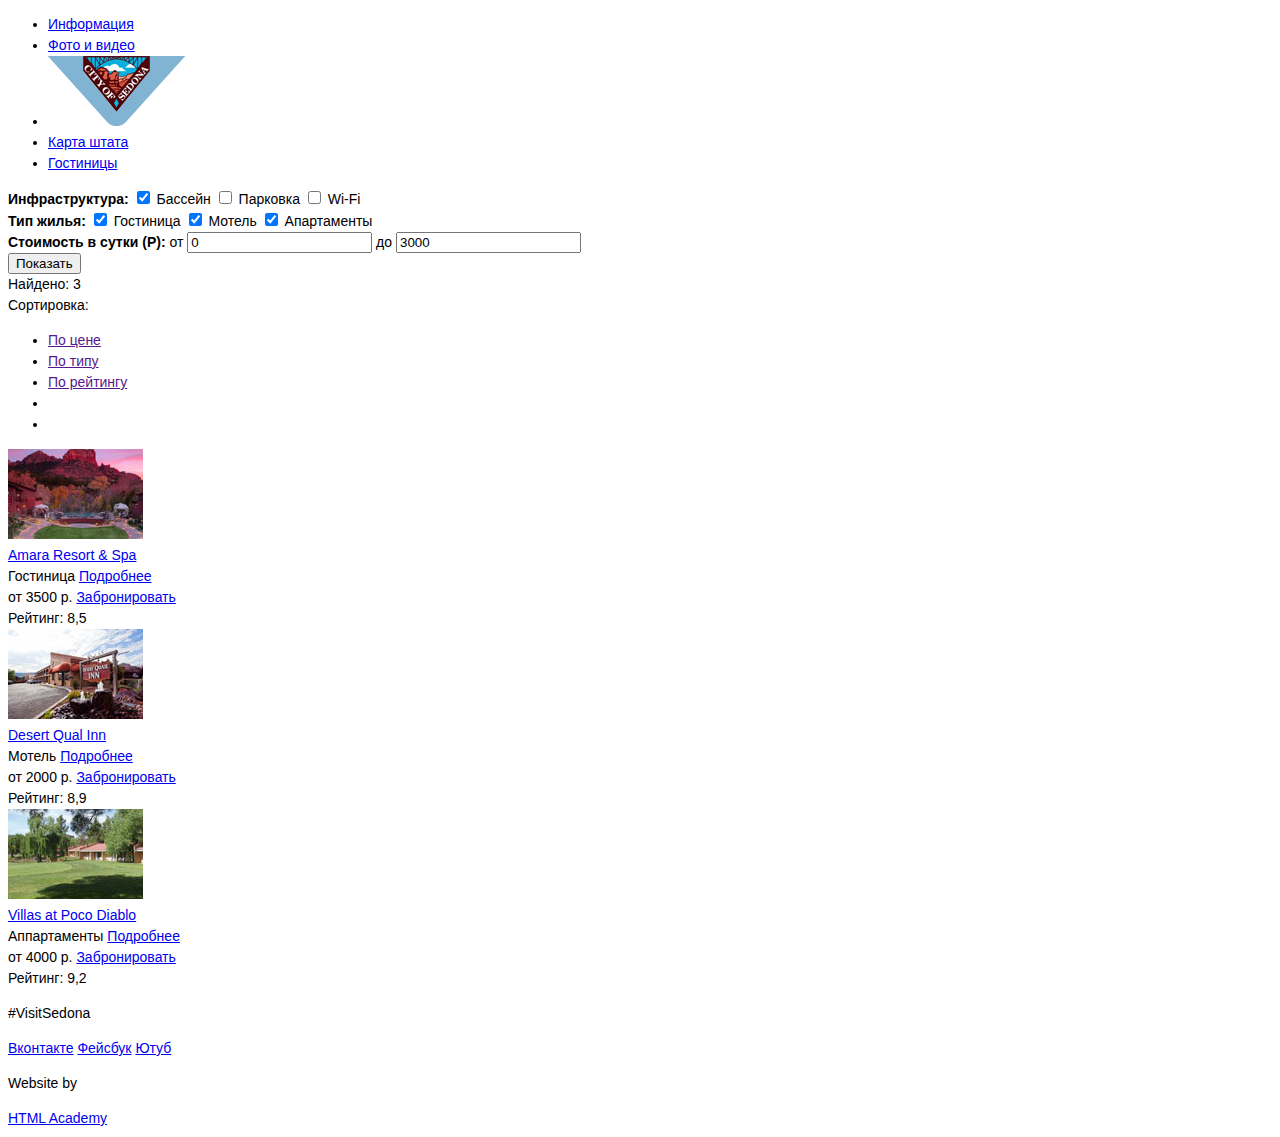
==== hotels.html @ fcf3e9c7 "Правки по замечаниям" ====
<!DOCTYPE html>
<html lang="ru">
  <head>
    <meta charset="utf-8">
    <title>HTML Academy: Седона</title>
	<link rel="stylesheet" href="css/style.css"/>
  </head>
<body>
	<div class="container">
		<header class="main_header">		  
			<nav class="main_navigation">
			  <ul>
				<li>
				  <a href="#">Информация</a>
				</li>
				<li>
				  <a href="#">Фото и видео</a>
				</li>
				<li>
				  <a class="logo" href="#"><img src="img/header_logo.png" width="138" height="70" alt="Sedona"></a>
				</li>
				<li>
				  <a href="#">Карта штата</a>
				</li>
				<li>
				  <a href="#">Гостиницы</a>
				</li>
			  </ul>
			</nav>
		</header>
		<main>
				<form class="filter" action="https://echo.htmlacademy.ru" method="post">
					<div class="filter_group">
						<b class="filter_title">Инфраструктура:</b>
						<input id="pool" type="checkbox" name="pool" checked>
						<label for="pool">Бассейн</label>
						<input id="parking" type="checkbox" name="parking">
						<label  for="parking">Парковка</label>
						<input id="wi_fi" type="checkbox" name="wi_fi" >
						<label  for="wi_fi">Wi-Fi</label>
					</div>
					<div class="filter_group">
						<b class="filter_title">Тип жилья:</b>
						<input id="hotel" type="checkbox" name="hotel" checked>
						<label for="hotel">Гостиница</label>
						<input id="motel" type="checkbox" name="motel" checked>
						<label for="motel">Мотель</label>
						<input id="apartment" type="checkbox" name="apartment" checked>
						<label for="apartment">Апартаменты</label>
					</div>
					<div class="filter_group filter_group_COST">
						<b class="filter_title">Стоимость в сутки (Р):</b>
						<label>от <input class="min_price" type="text" value="0"></label>
						<label>до <input class="max_price" type="text" value="3000"></label>
					</div>
					<div class="range_controls">
						<div class="scale">
							<div class="bar" style="width: 80%;"></div>
						</div>
						<div class="toggle min_toggle">
						</div>
						<div class="toggle max_toggle">
						</div>
					</div>	
					<button class="filter_btn" type="submit">
						Показать
					</button>
				</form>
				<div class="index_content">
					<div class="filter_rezult">Найдено: 3</h1>
					<div class="sorting">
						Сортировка:
						<ul>
							<li><a class="sort_by_price" href="">По цене</a></li>
							<li><a class="sort_by_type" href="">По типу</a></li>
							<li><a class="sort_by_rating" href="">По рейтингу</a></li>
							<li><a href=""></a></li>
							<li><a href=""></a></li>
						</ul>					
					</div>
					<div class="hotel_item">
						<div class="hotel_preview"><img src="img/amara_preview.jpg" width="135" height="90" alt="Amara Resort & Spa"></div>
						<div class="hotel_inform">
							<a class="hotel_name" href="#">Amara Resort & Spa</a>
							<div class="hotel_inform_column">
								Гостиница
								<a class="more_inform_btn" href="#">Подробнее</a>
							</div>
							<div class="hotel_inform_column">
								от 3500 р.
								<a class="to_book_btn" href="#">Забронировать</a>
							</div>
						</div>
						<div class="rating">
							<div class="rating_stars">
							</div>
							Рейтинг: 8,5
						</div>					
					</div>
					<div class="hotel_item">
						<div class="hotel_preview"><img src="img/desert_preview.jpg" width="135" height="90" alt="Amara Resort & Spa"></div>
						<div class="hotel_inform">
							<a class="hotel_name" href="#">Desert Qual Inn</a>
							<div class="hotel_inform_column">
								Мотель
								<a class="more_inform_btn" href="#">Подробнее</a>
							</div>
							<div class="hotel_inform_column">
								от 2000 р.
								<a class="to_book_btn" href="#">Забронировать</a>
							</div>
						</div>
						<div class="rating">
							<div class="rating_stars">
							</div>
							Рейтинг: 8,9
						</div>					
					</div>
					<div class="hotel_item">
						<div class="hotel_preview"><img src="img/villas_preview.jpg" width="135" height="90" alt="Amara Resort & Spa"></div>
						<div class="hotel_inform">
							<a class="hotel_name" href="#">Villas at Poco Diablo</a>
							<div class="hotel_inform_column">
								Аппартаменты
								<a class="more_inform_btn" href="#">Подробнее</a>
							</div>
							<div class="hotel_inform_column">
								от 4000 р.
								<a class="to_book_btn" href="#">Забронировать</a>
							</div>
						</div>
						<div class="rating">
							<div class="rating_stars">
							</div>
							Рейтинг: 9,2
						</div>					
					</div>
				</div>
				
			</div>
		</main>
		<footer class="footer">
			<div class="container">
				<div class="footer_sedona">
					<p>#VisitSedona</p>			
				</div>
				<div class="footer_social">
					<a class="btn btn_social_vk" href="#">Вконтакте</a>
					<a class="btn btn_social_fb" href="#">Фейсбук</a>
					<a class="btn btn_social_youtube" href="#">Ютуб</a>
				</div>
				<div class="footer_copyright">
					<p>Website by</p>
					<a class="btn " href="https://htmlacademy.ru">HTML Academy</a>
				</div>
			</div>
		</footer>
	</div>

  </body>
</html>
---- css/style.css ----
body{
	font-family: "PT Sans Narrow", Arial, sans-serif;; 
	font-style: normal;
	font-weight: normal;
	font-size: 14px;
	line-height: 21px;
}

h1{
	font-weight: bold;
	font-size: 21px;
	line-height: 26px;
}

h2{
	font-weight: bold;
	font-size: 21px;
	line-height: 21px;
}
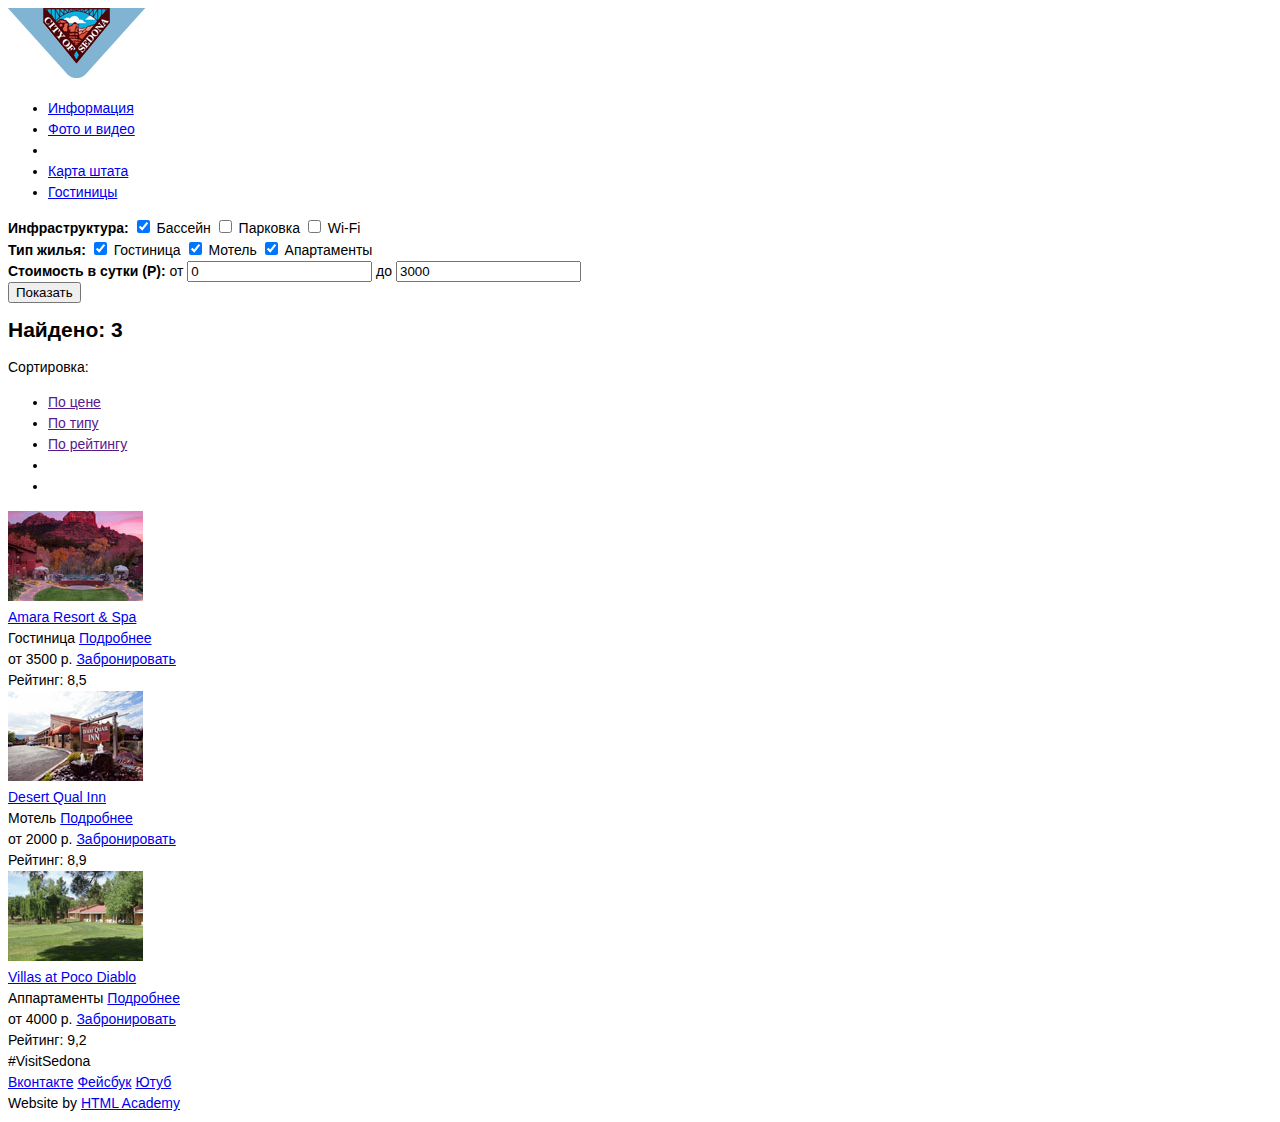
==== commit e8cad4a1: "Правки" ====
--- a/hotels.html
+++ b/hotels.html
@@ -7,7 +7,10 @@
   </head>
 <body>
 	<div class="container">
-		<header class="main_header">		  
+		<header class="main_header">	
+			<div class="main_logo">
+				<a href="#"><img src="img/header_logo.png" width="138" height="70" alt="Sedona"></a>
+			</div>
 			<nav class="main_navigation">
 			  <ul>
 				<li>
@@ -17,7 +20,7 @@
 				  <a href="#">Фото и видео</a>
 				</li>
 				<li>
-				  <a class="logo" href="#"><img src="img/header_logo.png" width="138" height="70" alt="Sedona"></a>
+				  
 				</li>
 				<li>
 				  <a href="#">Карта штата</a>
@@ -48,7 +51,7 @@
 						<input id="apartment" type="checkbox" name="apartment" checked>
 						<label for="apartment">Апартаменты</label>
 					</div>
-					<div class="filter_group filter_group_COST">
+					<div class="filter_group filter_group_cost">
 						<b class="filter_title">Стоимость в сутки (Р):</b>
 						<label>от <input class="min_price" type="text" value="0"></label>
 						<label>до <input class="max_price" type="text" value="3000"></label>
@@ -66,93 +69,89 @@
 						Показать
 					</button>
 				</form>
-				<div class="index_content">
-					<div class="filter_rezult">Найдено: 3</h1>
-					<div class="sorting">
+				<div class="hotel_sorting">
+					<h1>Найдено: 3</h1>
+					<span class="sorting">
 						Сортировка:
-						<ul>
-							<li><a class="sort_by_price" href="">По цене</a></li>
-							<li><a class="sort_by_type" href="">По типу</a></li>
-							<li><a class="sort_by_rating" href="">По рейтингу</a></li>
-							<li><a href=""></a></li>
-							<li><a href=""></a></li>
-						</ul>					
+					</span>
+					<ul>
+						<li><a class="sort_by" href="">По цене</a></li>
+						<li><a class="sort_by" href="">По типу</a></li>
+						<li><a class="sort_by" href="">По рейтингу</a></li>
+						<li><a class="sorting_arrows arrow_up" href=""></a></li>
+						<li><a class="sorting_arrows arrow_down" href=""></a></li>
+					</ul>
+				</div>
+				<div class="hotel_item">
+					<div class="hotel_preview"><img src="img/amara_preview.jpg" width="135" height="90" alt="Amara Resort & Spa"></div>
+					<div class="hotel_inform">
+						<a class="hotel_name" href="#">Amara Resort & Spa</a>
+						<div class="hotel_inform_column">
+							Гостиница
+							<a class="more_inform_btn" href="#">Подробнее</a>
+						</div>
+						<div class="hotel_inform_column">
+							от 3500 р.
+							<a class="to_book_btn" href="#">Забронировать</a>
+						</div>
 					</div>
-					<div class="hotel_item">
-						<div class="hotel_preview"><img src="img/amara_preview.jpg" width="135" height="90" alt="Amara Resort & Spa"></div>
-						<div class="hotel_inform">
-							<a class="hotel_name" href="#">Amara Resort & Spa</a>
-							<div class="hotel_inform_column">
-								Гостиница
-								<a class="more_inform_btn" href="#">Подробнее</a>
-							</div>
-							<div class="hotel_inform_column">
-								от 3500 р.
-								<a class="to_book_btn" href="#">Забронировать</a>
-							</div>
+					<div class="rating">
+						<div class="rating_stars">
 						</div>
-						<div class="rating">
-							<div class="rating_stars">
-							</div>
-							Рейтинг: 8,5
-						</div>					
+						Рейтинг: 8,5
+					</div>					
+				</div>
+				<div class="hotel_item">
+					<div class="hotel_preview"><img src="img/desert_preview.jpg" width="135" height="90" alt="Amara Resort & Spa"></div>
+					<div class="hotel_inform">
+						<a class="hotel_name" href="#">Desert Qual Inn</a>
+						<div class="hotel_inform_column">
+							Мотель
+							<a class="more_inform_btn" href="#">Подробнее</a>
+						</div>
+						<div class="hotel_inform_column">
+							от 2000 р.
+							<a class="to_book_btn" href="#">Забронировать</a>
+						</div>
 					</div>
-					<div class="hotel_item">
-						<div class="hotel_preview"><img src="img/desert_preview.jpg" width="135" height="90" alt="Amara Resort & Spa"></div>
-						<div class="hotel_inform">
-							<a class="hotel_name" href="#">Desert Qual Inn</a>
-							<div class="hotel_inform_column">
-								Мотель
-								<a class="more_inform_btn" href="#">Подробнее</a>
-							</div>
-							<div class="hotel_inform_column">
-								от 2000 р.
-								<a class="to_book_btn" href="#">Забронировать</a>
-							</div>
+					<div class="rating">
+						<div class="rating_stars">
+					</div>
+					Рейтинг: 8,9
+					</div>					
+				</div>
+				<div class="hotel_item">
+					<div class="hotel_preview"><img src="img/villas_preview.jpg" width="135" height="90" alt="Amara Resort & Spa"></div>
+					<div class="hotel_inform">
+						<a class="hotel_name" href="#">Villas at Poco Diablo</a>
+						<div class="hotel_inform_column">
+							Аппартаменты
+							<a class="more_inform_btn" href="#">Подробнее</a>
 						</div>
-						<div class="rating">
-							<div class="rating_stars">
-							</div>
-							Рейтинг: 8,9
-						</div>					
+						<div class="hotel_inform_column">
+							от 4000 р.
+							<a class="to_book_btn" href="#">Забронировать</a>
+						</div>
 					</div>
-					<div class="hotel_item">
-						<div class="hotel_preview"><img src="img/villas_preview.jpg" width="135" height="90" alt="Amara Resort & Spa"></div>
-						<div class="hotel_inform">
-							<a class="hotel_name" href="#">Villas at Poco Diablo</a>
-							<div class="hotel_inform_column">
-								Аппартаменты
-								<a class="more_inform_btn" href="#">Подробнее</a>
-							</div>
-							<div class="hotel_inform_column">
-								от 4000 р.
-								<a class="to_book_btn" href="#">Забронировать</a>
-							</div>
+					<div class="rating">
+						<div class="rating_stars">
 						</div>
-						<div class="rating">
-							<div class="rating_stars">
-							</div>
-							Рейтинг: 9,2
-						</div>					
-					</div>
-				</div>
-				
-			</div>
+						Рейтинг: 9,2
+					</div>					
+				</div>			
 		</main>
 		<footer class="footer">
-			<div class="container">
-				<div class="footer_sedona">
-					<p>#VisitSedona</p>			
-				</div>
-				<div class="footer_social">
-					<a class="btn btn_social_vk" href="#">Вконтакте</a>
-					<a class="btn btn_social_fb" href="#">Фейсбук</a>
-					<a class="btn btn_social_youtube" href="#">Ютуб</a>
-				</div>
-				<div class="footer_copyright">
-					<p>Website by</p>
-					<a class="btn " href="https://htmlacademy.ru">HTML Academy</a>
-				</div>
+			<div class="footer_sedona">
+				#VisitSedona			
+			</div>
+			<div class="footer_social">
+				<a class="btn btn_social_vk" href="#">Вконтакте</a>
+				<a class="btn btn_social_fb" href="#">Фейсбук</a>
+				<a class="btn btn_social_youtube" href="#">Ютуб</a>
+			</div>
+			<div class="footer_copyright">
+				Website by
+				<a class="btn " href="https://htmlacademy.ru">HTML Academy</a>
 			</div>
 		</footer>
 	</div>
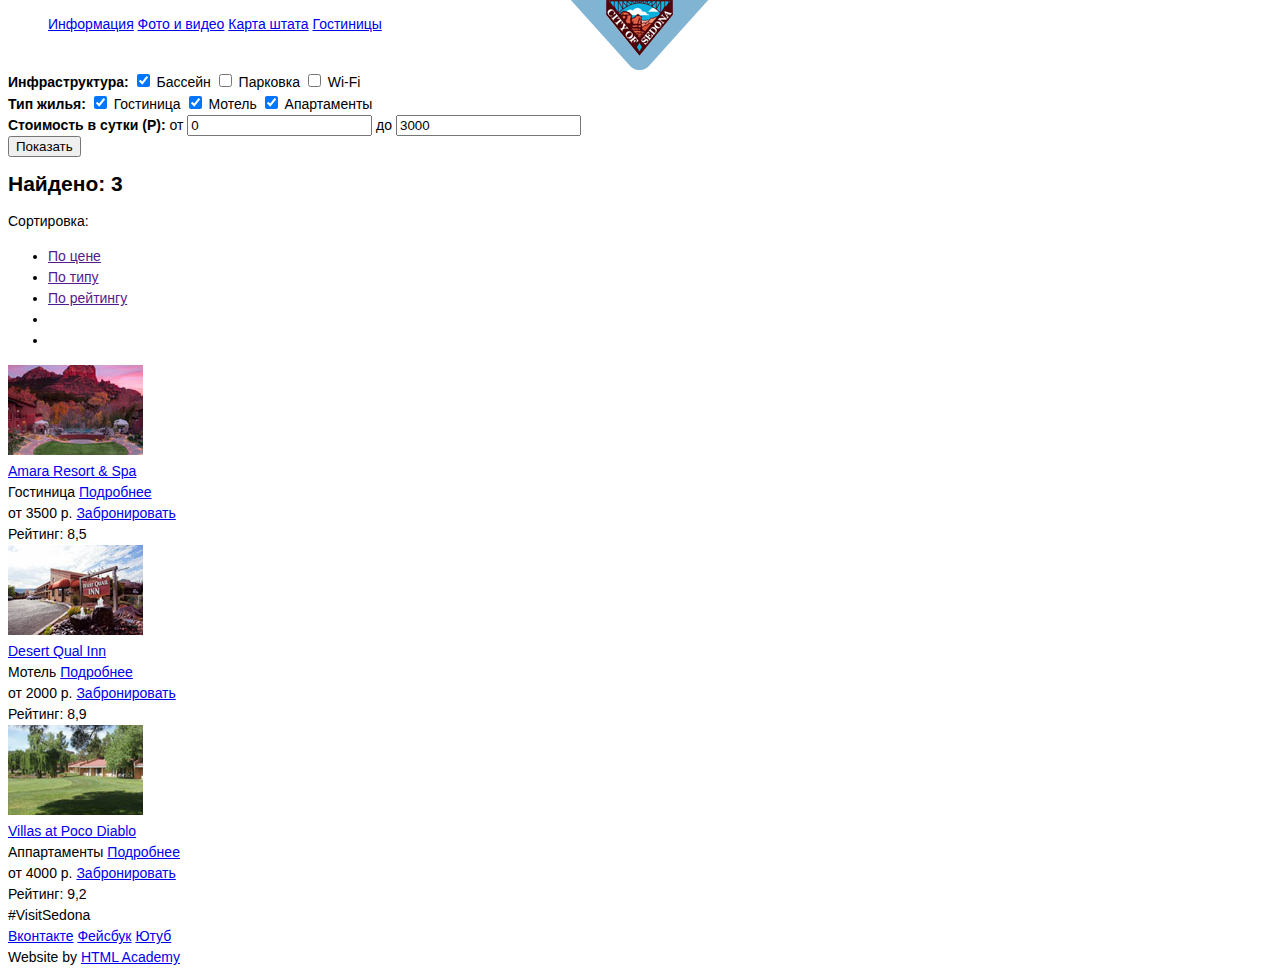
==== commit 62a20c6b: "Правки" ====
--- a/hotels.html
+++ b/hotels.html
@@ -18,9 +18,6 @@
 				</li>
 				<li>
 				  <a href="#">Фото и видео</a>
-				</li>
-				<li>
-				  
 				</li>
 				<li>
 				  <a href="#">Карта штата</a>
--- a/css/style.css
+++ b/css/style.css
@@ -4,6 +4,7 @@
 	font-weight: normal;
 	font-size: 14px;
 	line-height: 21px;
+	max-width: 1200px;
 }
 
 h1{
@@ -16,4 +17,76 @@
 	font-weight: bold;
 	font-size: 21px;
 	line-height: 21px;
+}
+
+.clearfix::after {
+  content: "";
+
+  display: table;
+  clear: both;
+}
+
+.container{
+	width: 100%;
+	margin: 0 auto;
+}
+
+.main_header{
+	display: block;
+	min-height: 57px;
+}
+
+.main_navigation{
+	display: block;
+	min-height: 57px;
+	width: 100%;
+}
+
+.main_navigation li{
+	display: inline;
+	width: 20%;
+	white-space: nowrap;
+}
+
+.main_navigation .li:nth-child(2){
+	margin-right: 20%;	
+}
+
+.main_logo{
+	position: absolute;
+	top: 0;
+	left: 50%;
+	transform: translateX(-50%);
+}
+
+.promo{
+	position: relative;
+	display: inline-block;
+	
+	background: #000000 url("img/main_photo.jpg") no-repeat 50%;
+	background-size: 100% auto;
+}
+
+.promo img{
+	position: absolute;
+	top: 0;
+	left: 0;
+	transform: translateX(-50%);
+}
+
+.promo_text{
+	text-align: center;
+}
+
+.features{
+}
+
+.features_text, .benefits_item{
+	float: left;
+	width: 33.334%;
+}
+
+.features_pic{
+	float: left;
+	width: 66.667%;
 }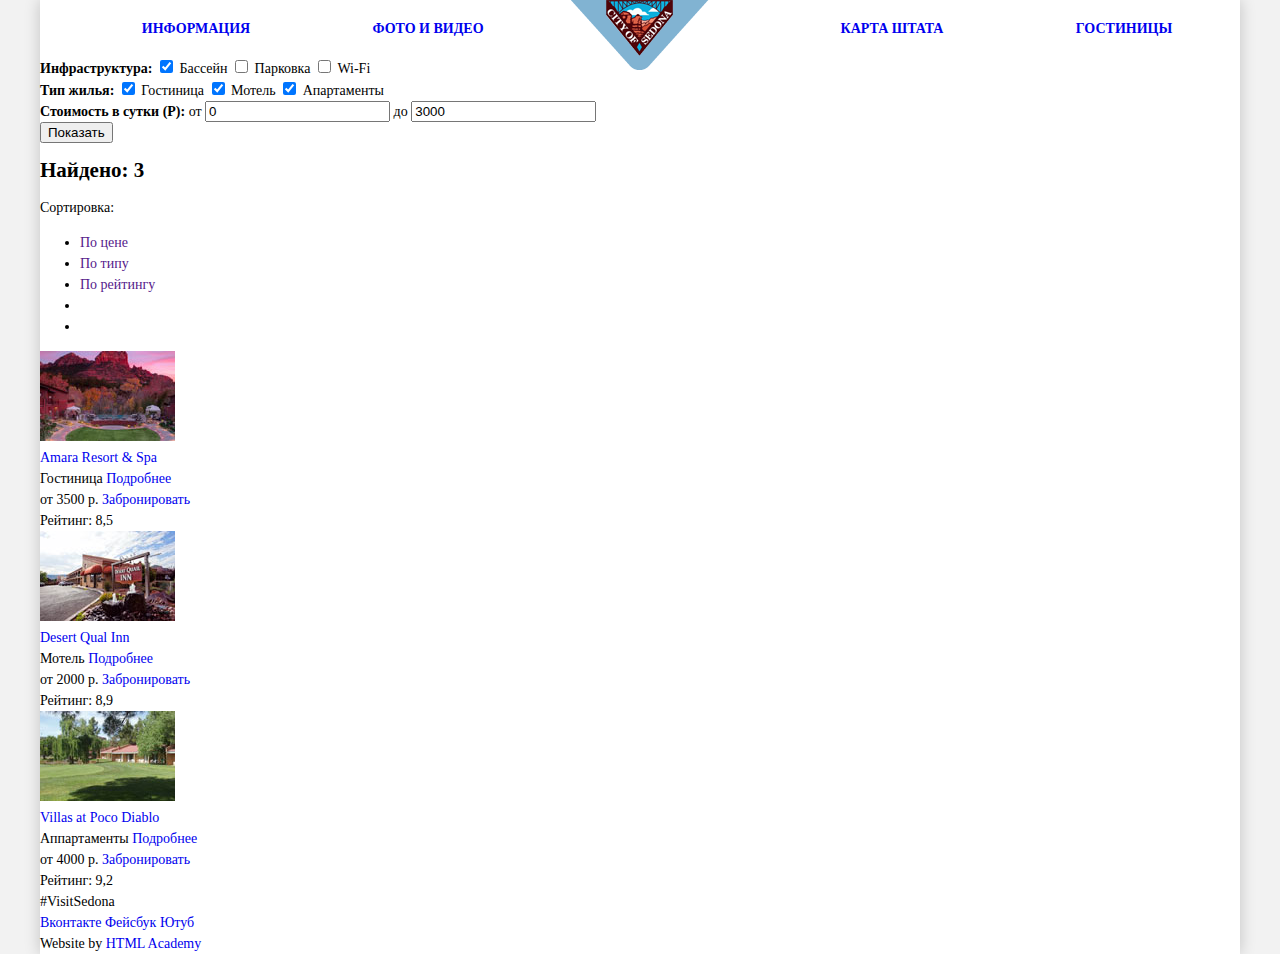
==== commit fdee18b5: "Changes" ====
--- a/hotels.html
+++ b/hotels.html
@@ -79,7 +79,7 @@
 						<li><a class="sorting_arrows arrow_down" href=""></a></li>
 					</ul>
 				</div>
-				<div class="hotel_item">
+				<div class="hotel_item clearfix">
 					<div class="hotel_preview"><img src="img/amara_preview.jpg" width="135" height="90" alt="Amara Resort & Spa"></div>
 					<div class="hotel_inform">
 						<a class="hotel_name" href="#">Amara Resort & Spa</a>
--- a/css/style.css
+++ b/css/style.css
@@ -1,10 +1,19 @@
 body{
-	font-family: "PT Sans Narrow", Arial, sans-serif;; 
-	font-style: normal;
+	margin: 0;
+	padding: 0;
 	font-weight: normal;
 	font-size: 14px;
 	line-height: 21px;
-	max-width: 1200px;
+	background: #f2f2f2;
+	
+}
+
+@font-face {
+    font-family: "PT Sans", Arial, sans-serif;
+    src: 
+		url("../fonts/ptsans.woff") format("woff"),
+		url("../fonts/ptsans.woff2") format("woff2");
+	font-weight: 500;
 }
 
 h1{
@@ -19,36 +28,62 @@
 	line-height: 21px;
 }
 
+a{
+	text-decoration: none;
+}
+
 .clearfix::after {
-  content: "";
-
-  display: table;
-  clear: both;
+	content: "";
+	display: table;
+	clear: both;
 }
 
 .container{
-	width: 100%;
 	margin: 0 auto;
+	min-width: 768px;
+	max-width: 1200px;
+	background: #ffffff;
+	box-shadow: 0 0 15px rgba(0,0,0,.2);
 }
 
 .main_header{
-	display: block;
+	position: relative;
+	margin: 0;
+	padding: 0;
 	min-height: 57px;
 }
 
 .main_navigation{
-	display: block;
 	min-height: 57px;
 	width: 100%;
 }
 
-.main_navigation li{
-	display: inline;
-	width: 20%;
-	white-space: nowrap;
+.main_navigation ul{
+	margin: 0;
+	font-size:0;
 }
 
-.main_navigation .li:nth-child(2){
+.main_navigation li{
+	display: inline-block;
+	width: 20%;
+	padding: 18px 0;
+	white-space: nowrap;
+	font-size: 14px;
+	font-weight: bold;
+	text-transform: uppercase;
+	text-align: center;
+	color: #fff;
+}
+
+.main_navigation a:hover{
+	color: #81b3d2;
+}
+
+.main_navigation a:active{
+	color: #b2b2b2;
+}
+
+.main_navigation li:nth-child(2){
 	margin-right: 20%;	
 }
 
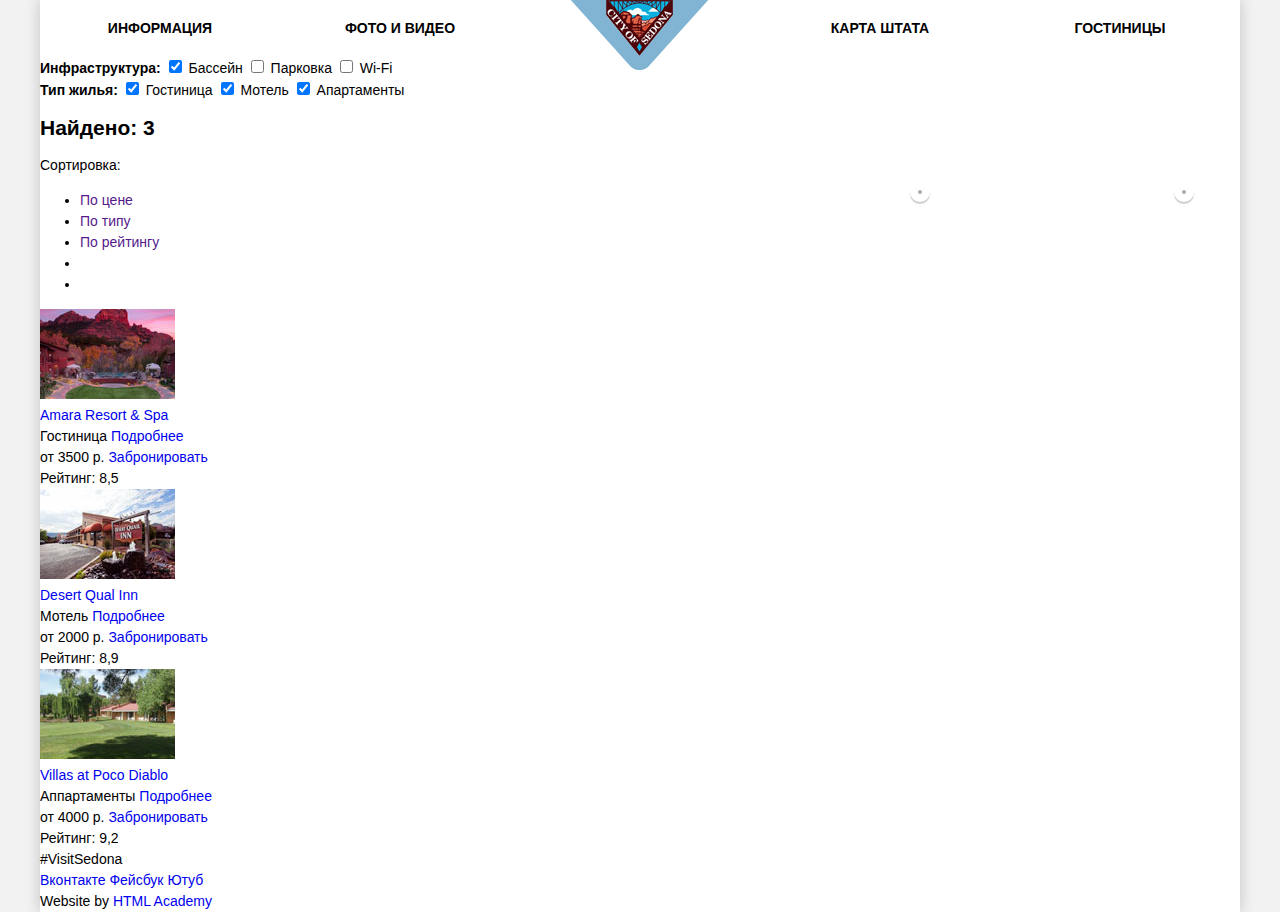
==== commit 8744e8fa: "Правки" ====
--- a/hotels.html
+++ b/hotels.html
@@ -48,23 +48,23 @@
 						<input id="apartment" type="checkbox" name="apartment" checked>
 						<label for="apartment">Апартаменты</label>
 					</div>
-					<div class="filter_group filter_group_cost">
-						<b class="filter_title">Стоимость в сутки (Р):</b>
-						<label>от <input class="min_price" type="text" value="0"></label>
-						<label>до <input class="max_price" type="text" value="3000"></label>
+					<div class="filter_range">
+						<div class="filter_range_title">
+							Стоимость в сутки (р):
+						</div>
+						<div class="price_controls">
+							<label class="min_price">от <input type="text" name="min_price" value="0"></label>
+							<label class="max_price">до <input type="text" name="max_price" value="3000"></label>
+						</div>
+						<div class="range_controls">
+							<div class="scale">
+							  <div class="bar"></div>
+							</div>
+							<div class="range_toggle range_toggle_min"></div>
+							<div class="range_toggle range_toggle_max"></div>
+						</div>
+						<button class="btn_transparent" type="submit">Показать</button>
 					</div>
-					<div class="range_controls">
-						<div class="scale">
-							<div class="bar" style="width: 80%;"></div>
-						</div>
-						<div class="toggle min_toggle">
-						</div>
-						<div class="toggle max_toggle">
-						</div>
-					</div>	
-					<button class="filter_btn" type="submit">
-						Показать
-					</button>
 				</form>
 				<div class="hotel_sorting">
 					<h1>Найдено: 3</h1>
--- a/css/style.css
+++ b/css/style.css
@@ -1,19 +1,11 @@
 body{
 	margin: 0;
 	padding: 0;
+	font-family: "PT Sans", Arial, sans-serif;
 	font-weight: normal;
 	font-size: 14px;
 	line-height: 21px;
-	background: #f2f2f2;
-	
-}
-
-@font-face {
-    font-family: "PT Sans", Arial, sans-serif;
-    src: 
-		url("../fonts/ptsans.woff") format("woff"),
-		url("../fonts/ptsans.woff2") format("woff2");
-	font-weight: 500;
+	background: #f2f2f2;	
 }
 
 h1{
@@ -46,20 +38,9 @@
 	box-shadow: 0 0 15px rgba(0,0,0,.2);
 }
 
-.main_header{
-	position: relative;
+.main_navigation ul{
 	margin: 0;
 	padding: 0;
-	min-height: 57px;
-}
-
-.main_navigation{
-	min-height: 57px;
-	width: 100%;
-}
-
-.main_navigation ul{
-	margin: 0;
 	font-size:0;
 }
 
@@ -72,7 +53,10 @@
 	font-weight: bold;
 	text-transform: uppercase;
 	text-align: center;
-	color: #fff;
+}
+
+.main_navigation a{
+	color: #000000;
 }
 
 .main_navigation a:hover{
@@ -92,36 +76,325 @@
 	top: 0;
 	left: 50%;
 	transform: translateX(-50%);
+	z-index: 2;
 }
 
 .promo{
-	position: relative;
-	display: inline-block;
-	
-	background: #000000 url("img/main_photo.jpg") no-repeat 50%;
+	background: #e4f1f9 url("../img/main_photo.jpg") no-repeat 50%;
+	height: 635px;
 	background-size: 100% auto;
-}
-
-.promo img{
-	position: absolute;
-	top: 0;
-	left: 0;
+	overflow: hidden;
+}
+
+.promo img{	
+	/*position: absolute;
+	top: 77px;
+	left: 50%;
 	transform: translateX(-50%);
-}
-
+	*/
+	display: block;
+	margin: auto;
+	padding-top: 77px;
+}
 .promo_text{
-	text-align: center;
+	height: 210px;
+	text-align: center;
+	text-transform: uppercase;
+	box-sizing: border-box;
+	overflow: hidden;
+}
+
+.promo_text h1{
+	width: 440px;
+	margin: 60px auto 0;
+}
+
+.promo_text p{
+	margin: 20px auto 60px;
+	font-size: 14px;
+	line-height: 24px;
 }
 
 .features{
-}
-
-.features_text, .benefits_item{
+	height: 255px;
+	background-color: #81b3d2;
+	overflow: hidden;
+}
+
+.features_text{
 	float: left;
 	width: 33.334%;
+	color: #ffffff;
+	text-align: center;
+	text-transform: uppercase;
+	
+}
+
+.features_text h2{
+	width: 150px;
+	padding: 40px 120px 0 120px;
+}
+
+.features_text p{	 
+	padding: 0 49px;
 }
 
 .features_pic{
 	float: left;
 	width: 66.667%;
+	height: 255px;
+	
+}
+
+.benefits{
+	height: 330px;
+	overflow: hidden;
+}
+
+.benefits_item{
+	float: left;
+	width: 33.334%;
+	text-align: center;
+	text-transform: uppercase;
+}
+
+.benefits_item h2{
+	padding: 50px 160px 0;
+}
+
+.benefits_item p{
+	padding: 0 55px;
+}
+
+.benefits_house:before{
+	content: "";
+    display: block;
+	margin-bottom: 30px;
+	width: 75px;
+    height: 72px;
+	vertical-align: top;
+    background: url(../img/spritesheet.png) no-repeat;    
+    background-position: -464px -5px;
+}
+
+.benefits_food:before{
+	content: "";
+    display: block;
+	margin-bottom: 30px;	
+    width: 74px;
+    height: 70px;
+	vertical-align: middle;
+    background: url(../img/spritesheet.png) no-repeat;
+    background-position: -380px -5px;
+}
+
+.benefits_souvenir:before{
+	content: "";
+    display: block;
+	margin: 0 20px 30px;	
+    width: 75px;
+    height: 76px;
+	vertical-align: middle;
+    background: url(../img/spritesheet.png) no-repeat;
+    background-position: -918px -5px;
+}
+
+.features_gray_bgr{
+	height: 255px;
+	background-color: #eeeeee;
+	overflow: hidden;
+}
+
+.features_gray_bgr_text{
+	float: left;
+	width: 33.334%;
+	color: #0000000;
+	text-align: center;
+	text-transform: uppercase;
+	padding-bottom: 88px;
+}
+
+.features_gray_bgr_text h2{
+	padding: 30px 120px 0 ;
+}
+
+.features_gray_bgr_text p{
+	padding: 0 70px;
+}
+
+.offer{	
+	height: 300px;
+	padding: 60px;
+	text-align: center;
+	text-transform: uppercase;
+	box-sizing: border-box;
+}
+
+.offer .offer_title{
+	margin-top: 60px;
+	font-weight: bold;
+	font-size: 30px;
+	line-height: 24px;
+}
+
+.offer p{
+	width: 440px;
+	margin: 40px auto 50px;
+	font-size: 14px;
+	line-height: 24px;
+}
+
+.offer .find_hotel_btn{
+	display: block;
+	background: #766357;
+	color: #ffffff;
+	width: 570px;
+	margin: 50px auto 0;
+	padding: 30px;
+	text-align: center;
+	font-weight: bold;
+	font-size: 21px;
+	line-height: 26px;
+	box-sizing: border-box;
+}
+
+.form_search{
+	
+}
+
+.index_map{	
+	background: #cbdda9 url("../img/map.jpg") no-repeat 50%;
+	height: 470px;
+	background-size: 100% auto;
+	overflow: hidden;
+}
+
+.filter_range {
+	float: right;
+	width: 330px;
+	color: #ffffff;
+	text-transform: uppercase;
+}
+
+.filter_range_title {
+	margin-bottom: 9px;
+	font-weight: 600;
+	font-size: 16px;
+	line-height: 21px;
+}
+
+.price_controls {
+	position: relative;  
+	height: 36px;
+	margin-bottom: 20px;
+	font-size: 0;
+	border: 2px solid #ffffff;
+	border-radius: 2px;
+}
+
+.price_controls::after {
+	content: "";
+	position: absolute;
+	top: 50%;
+	left: 50%;
+
+	width: 2px;
+	height: 22px;
+
+	background: #ffffff;
+	transform: translate(-50%, -50%);
+}
+
+.price_controls label {
+	display: inline-block;
+
+	font-size: 14px;
+	line-height: 38px;
+	vertical-align: top;
+
+	cursor: pointer;
+}
+
+.price_controls .min_price,
+.price_controls .max_price {
+	width: 90px;
+	padding-left: 65px;
+}
+
+.price_controls input {
+	width: 50px;
+	margin: 0;
+
+	color: inherit;
+	font: inherit;
+
+	background: none;
+	border: none;
+}
+
+.range_controls {
+	position: relative;
+
+	margin-bottom: 32px;
+}
+
+.range_controls .scale {
+	height: 2px;
+
+	background: rgba(255, 255, 255, 0.3);
+}
+
+.range_controls .bar {
+	width: 80%;
+	height: 2px;
+
+	background: #ffffff;
+}
+
+.range_toggle {
+	position: absolute;
+	top: -9px;
+
+	width: 4px;
+	height: 4px;
+
+	background: #ababab;
+	border: 8px solid #ffffff;
+	border-radius: 50%;
+	box-shadow: 0 2px 1px 0 rgba(0, 1, 1, 0.2);
+	cursor: pointer;
+}
+
+.range_toggle:hover {
+	background: #1c4f80;
+}
+
+.range_toggle_min {
+	left: 0;
+}
+
+.range_toggle_max {
+	left: 80%;
+}
+
+.btn_transparent {
+	display: block;
+	margin: 0 auto;
+	padding: 6px 35px;
+
+	font-size: 14px;
+	line-height: 20px;
+	color: #ffffff;
+	text-transform: uppercase;
+
+	background: transparent;
+	border: 2px solid #ffffff;
+	border-radius: 2px;
+	cursor: pointer;
+}
+
+.btn_transparent:hover {
+	color: #000000;
+
+	background: #ffffff;
 }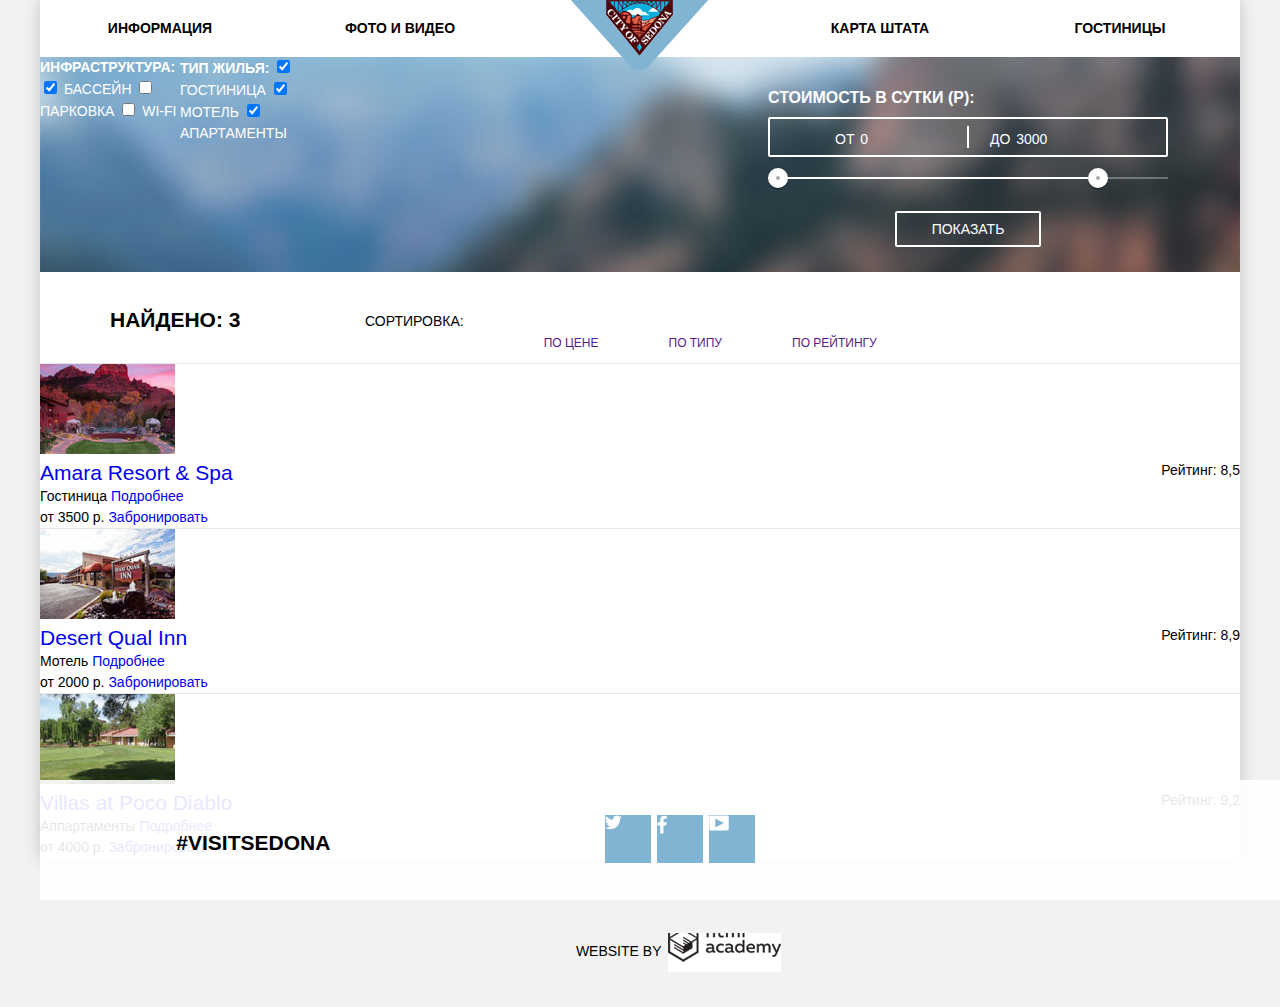
==== commit 0a94ae86: "Hotels" ====
--- a/hotels.html
+++ b/hotels.html
@@ -2,7 +2,7 @@
 <html lang="ru">
   <head>
     <meta charset="utf-8">
-    <title>HTML Academy: Седона</title>
+    <title>Hotels Sedona</title>
 	<link rel="stylesheet" href="css/style.css"/>
   </head>
 <body>
@@ -29,7 +29,7 @@
 			</nav>
 		</header>
 		<main>
-				<form class="filter" action="https://echo.htmlacademy.ru" method="post">
+				<form class="filter clearfix" action="https://echo.htmlacademy.ru" method="post">
 					<div class="filter_group">
 						<b class="filter_title">Инфраструктура:</b>
 						<input id="pool" type="checkbox" name="pool" checked>
@@ -66,7 +66,7 @@
 						<button class="btn_transparent" type="submit">Показать</button>
 					</div>
 				</form>
-				<div class="hotel_sorting">
+				<div class="hotel_sorting clearfix">
 					<h1>Найдено: 3</h1>
 					<span class="sorting">
 						Сортировка:
@@ -137,19 +137,21 @@
 					</div>					
 				</div>			
 		</main>
-		<footer class="footer">
-			<div class="footer_sedona">
-				#VisitSedona			
+		<footer class="">
+		<div class="footer_info">
+			<div class="main_footer_sedona">
+				#VisitSedona	
 			</div>
-			<div class="footer_social">
-				<a class="btn btn_social_vk" href="#">Вконтакте</a>
+			<div class="main_footer_social">
+				<a class="btn btn_social_tw" href="#">Вконтакте</a>
 				<a class="btn btn_social_fb" href="#">Фейсбук</a>
 				<a class="btn btn_social_youtube" href="#">Ютуб</a>
 			</div>
-			<div class="footer_copyright">
+			<div class="main_footer_copyright">
 				Website by
-				<a class="btn " href="https://htmlacademy.ru">HTML Academy</a>
+				<a class="btn btn_html_academy " href="https://htmlacademy.ru">HTML Academy</a>
 			</div>
+		</div>
 		</footer>
 	</div>
 
--- a/css/style.css
+++ b/css/style.css
@@ -38,6 +38,10 @@
 	box-shadow: 0 0 15px rgba(0,0,0,.2);
 }
 
+/*//////////////////////////////////////*/
+/*HEADER NAV*/
+/*/////////////////////////////////////*/
+
 .main_navigation ul{
 	margin: 0;
 	padding: 0;
@@ -79,11 +83,24 @@
 	z-index: 2;
 }
 
+/*//////////////////////////////////////*/
+/*INDEX PROMO*/
+/*/////////////////////////////////////*/
+
 .promo{
-	background: #e4f1f9 url("../img/main_photo.jpg") no-repeat 50%;
+	background: #e4f1f9 url("../img/main_photo.jpg") no-repeat 50%;	
 	height: 635px;
-	background-size: 100% auto;
-	overflow: hidden;
+    background-size: 100% auto;
+    overflow: hidden;
+}
+
+.promo:after{
+	content: "";
+    display: block;	
+    background: url(../img/main_photo_mask.png) no-repeat;  
+	width: 100%;
+    height: 57px;
+	background-size: 100% 57px;
 }
 
 .promo img{	
@@ -94,8 +111,9 @@
 	*/
 	display: block;
 	margin: auto;
-	padding-top: 77px;
-}
+	padding: 77px 0 151px;
+}
+
 .promo_text{
 	height: 210px;
 	text-align: center;
@@ -114,6 +132,10 @@
 	font-size: 14px;
 	line-height: 24px;
 }
+
+/*//////////////////////////////////////*/
+/*INDEX INFORMATION CONTENT*/
+/*/////////////////////////////////////*/
 
 .features{
 	height: 255px;
@@ -174,7 +196,7 @@
     height: 72px;
 	vertical-align: top;
     background: url(../img/spritesheet.png) no-repeat;    
-    background-position: -464px -5px;
+    background-position: -681px -10px;
 }
 
 .benefits_food:before{
@@ -185,7 +207,7 @@
     height: 70px;
 	vertical-align: middle;
     background: url(../img/spritesheet.png) no-repeat;
-    background-position: -380px -5px;
+    background-position: -587px -10px;
 }
 
 .benefits_souvenir:before{
@@ -196,7 +218,7 @@
     height: 76px;
 	vertical-align: middle;
     background: url(../img/spritesheet.png) no-repeat;
-    background-position: -918px -5px;
+    background-position: -1284px -10px;
 }
 
 .features_gray_bgr{
@@ -222,6 +244,10 @@
 	padding: 0 70px;
 }
 
+/*//////////////////////////////////////*/
+/*OFFER*/
+/*/////////////////////////////////////*/
+
 .offer{	
 	height: 300px;
 	padding: 60px;
@@ -232,14 +258,13 @@
 
 .offer .offer_title{
 	margin-top: 60px;
-	font-weight: bold;
+	font-weight: 300;
 	font-size: 30px;
 	line-height: 24px;
 }
 
 .offer p{
-	width: 440px;
-	margin: 40px auto 50px;
+	margin: 30px auto 50px;
 	font-size: 14px;
 	line-height: 24px;
 }
@@ -250,28 +275,169 @@
 	color: #ffffff;
 	width: 570px;
 	margin: 50px auto 0;
-	padding: 30px;
+	padding: 30px ;
 	text-align: center;
 	font-weight: bold;
 	font-size: 21px;
 	line-height: 26px;
 	box-sizing: border-box;
 }
-
+/* FORM_SEARCH
 .form_search{
+	display: block;
+	position: absolute;
+	width: 570px;
+	background: #ffffff;
+	box-shadow: 0 0 15px rgba(0,0,0,.2);
+	text-align: center;
+	font-size: 0;
+}
+
+.form_search_row{
+	display: inline-block;
+	width: 458px;
+	font-weight: bold;
+	font-size: 14px;
+	line-height: 26px;
+	text-transform: uppercase;
+}
+
+.form_search_column_left{
+	float: left;
+	width: 100px;
+}
+
+.form_search_column_right{
+	display: inline-block;
+	float: left;
+}
+
+.form_search_input{
+	width: 346px;
+}
+
+.form_search_input_person{
+	width: 115px;
+}
+
+.form_search_lable{
+	width: 100px;
+}
+
+
+.index_map{	
+	position: relative;
+	background: #cbdda9 url("../img/map.jpg") no-repeat 50%;
+	height: 590px;
+}*/
+
+/*//////////////////////////////////////*/
+/*FIOOTER*/
+/*/////////////////////////////////////*/
+
+.main_footer{  
+	/*position: absolute;      
+    z-index: 2;
+    bottom: 0;
+	height: 120px;
+    background: rgba(255, 255, 255, 0.9);
+	text-transform: uppercase;*/
+	position: relative;
+	background: #cbdda9 url("../img/map.jpg") no-repeat;
+	height: 590px;
+	font-size: 0;
+}
+
+.footer_info{
+	position: absolute;      
+    z-index: 2;
+    bottom: 0;
+	height: 120px;
+	width: 100%;
+	text-transform: uppercase;	
+	font-size: 0;
+	box-sizing: border-box;
+    background: rgba(255, 255, 255, 0.9);
+}
+
+.main_footer_sedona,
+.main_footer_social, 
+.main_footer_copyright{
+	display: inline-block;
+	vertical-align: middle;
+	float: left;
+	width: 33.334%;
+	text-align: center;
+}
+
+.main_footer_sedona{	
+	margin: 50px 0;
+	font-weight: bold;
+	font-size: 21px;
+	line-height: 26px;
+}
+
+.btn{
+	display: inline-block;
+	margin: 35px 3px;
+	padding: auto;
+	font-size: 0;
+	width: 46px;
+	height: 48px;
+	vertical-align: middle;
+	text-decoration: none;
+	background: #81b3d2  url(../img/spritesheet.png) no-repeat center;
+}
+
+.btn_social_fb{
+    background-position: -557px -10px;
+}
+
+.btn_social_youtube{
+    background-position: -1490px -10px;
+}
+
+.btn_social_tw{
+    background-position: -1368px -10px;
 	
 }
 
-.index_map{	
-	background: #cbdda9 url("../img/map.jpg") no-repeat 50%;
-	height: 470px;
-	background-size: 100% auto;
-	overflow: hidden;
+.main_footer_copyright{
+	font-size: 14px;
+	line-height: 26px;
+}
+
+.btn_html_academy{
+    width: 113px;
+    height: 39px;	
+    background-position: -776px -20px;
+	background-color: #ffffff;
+}
+
+/*//////////////////////////////////////*/
+/*FILTER HOTELS*/
+/*/////////////////////////////////////*/
+
+
+.filter{
+	width: 100%;
+	height: 215px;
+	background: #40759f url("../img/filter_background.jpg") no-repeat;
+	color: #ffffff;
+}
+
+.filter_group{
+	display: block;
+	float: left;
+	width: 140px;
+	text-transform: uppercase;
+	box-sizing: border-box;
 }
 
 .filter_range {
 	float: right;
-	width: 330px;
+	width: 33.334%;
+	margin: 30px 72px;
 	color: #ffffff;
 	text-transform: uppercase;
 }
@@ -397,4 +563,64 @@
 	color: #000000;
 
 	background: #ffffff;
+}
+
+.hotel_sorting{
+	display: inline-block;
+	font-size: 0;
+	width: 100%;
+	height: 87px;
+	text-transform: uppercase;
+	border-bottom: 1px solid #e5e5e5;
+	box-sizing: border-box;
+}
+
+.hotel_sorting h1{
+	float: left;
+	margin: 30px 70px;
+	width: 140px;
+}
+
+.sorting{
+	float: left;	
+	margin: 35px 45px;
+	font-size: 14px;
+	line-height: 18px;
+}
+
+.hotel_sorting ul{
+	margin: 0;
+	padding: 0;
+	font-size:0;
+}
+
+.hotel_sorting li{
+	display: inline-block;
+	padding: 35px;
+	font-size: 12px;
+	line-height: 18px;
+}
+
+.hotel_item{
+	display: inline-block;
+	width: 100%;
+	border-bottom: 1px solid #e5e5e5;
+}
+
+.preview{
+	float: left;
+	width: 
+}
+
+.hotel_inform{
+	float: left;
+}
+
+.rating{
+	float: right;
+}
+
+.hotel_name{
+	font-size: 21px;
+	line-height: 26px;
 }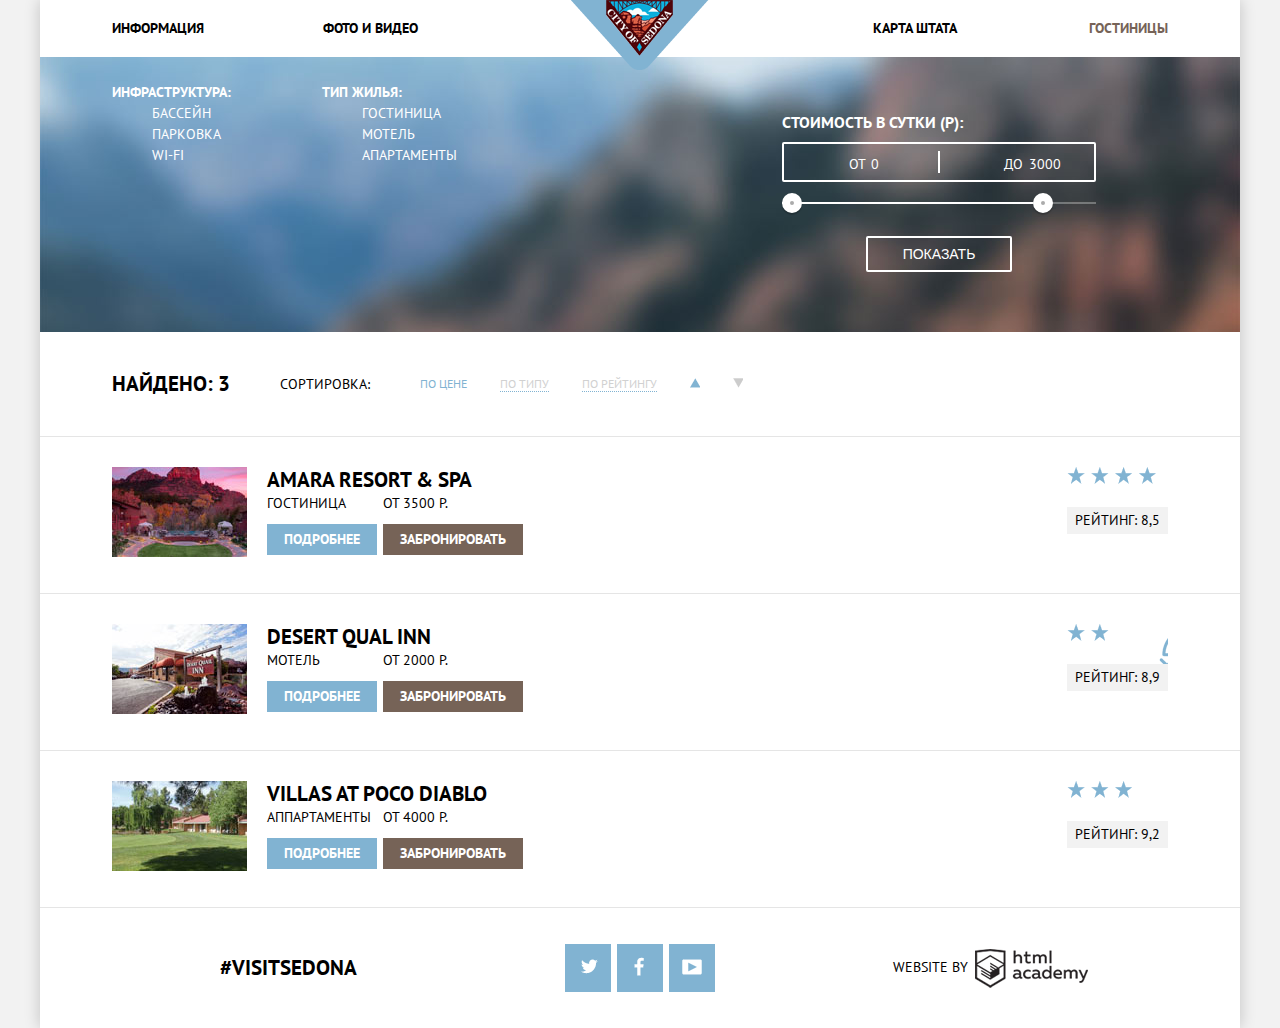
==== commit 5587770f: "Hotels" ====
--- a/hotels.html
+++ b/hotels.html
@@ -3,32 +3,34 @@
   <head>
     <meta charset="utf-8">
     <title>Hotels Sedona</title>
+	<link href="https://fonts.googleapis.com/css?family=PT+Sans" rel="stylesheet">
 	<link rel="stylesheet" href="css/style.css"/>
   </head>
 <body>
 	<div class="container">
-		<header class="main_header">	
-			<div class="main_logo">
-				<a href="#"><img src="img/header_logo.png" width="138" height="70" alt="Sedona"></a>
-			</div>
-			<nav class="main_navigation">
-			  <ul>
-				<li>
-				  <a href="#">Информация</a>
-				</li>
-				<li>
-				  <a href="#">Фото и видео</a>
-				</li>
-				<li>
-				  <a href="#">Карта штата</a>
-				</li>
-				<li>
-				  <a href="#">Гостиницы</a>
-				</li>
-			  </ul>
-			</nav>
-		</header>
-		<main>
+		<header class="main_header">
+		<div class="main_logo">
+			<img src="img/header_logo.png" width="138" height="70" alt="Sedona">
+		</div>
+        <nav class="main_navigation">
+          <ul>
+            <li>
+              <a href="#">Информация</a>
+            </li>
+            <li>
+              <a href="#">Фото и видео</a>
+            </li>
+            <li>
+              <a href="#">Карта штата</a>
+            </li>
+            <li>
+              <a class="nav_active" href="">Гостиницы</a>
+            </li>
+          </ul>
+        </nav>
+      
+    </header>
+    <main>
 				<form class="filter clearfix" action="https://echo.htmlacademy.ru" method="post">
 					<div class="filter_group">
 						<b class="filter_title">Инфраструктура:</b>
@@ -66,22 +68,22 @@
 						<button class="btn_transparent" type="submit">Показать</button>
 					</div>
 				</form>
-				<div class="hotel_sorting clearfix">
+				<div class="hotel_sorting ">
 					<h1>Найдено: 3</h1>
 					<span class="sorting">
 						Сортировка:
 					</span>
 					<ul>
-						<li><a class="sort_by" href="">По цене</a></li>
+						<li><a class="sort_by sort_active" href="">По цене</a></li>
 						<li><a class="sort_by" href="">По типу</a></li>
 						<li><a class="sort_by" href="">По рейтингу</a></li>
-						<li><a class="sorting_arrows arrow_up" href=""></a></li>
+						<li><a class="sorting_arrows active_arrow_up" href=""></a></li>
 						<li><a class="sorting_arrows arrow_down" href=""></a></li>
 					</ul>
 				</div>
 				<div class="hotel_item clearfix">
 					<div class="hotel_preview"><img src="img/amara_preview.jpg" width="135" height="90" alt="Amara Resort & Spa"></div>
-					<div class="hotel_inform">
+					<div class="hotel_inform clearfix">
 						<a class="hotel_name" href="#">Amara Resort & Spa</a>
 						<div class="hotel_inform_column">
 							Гостиница
@@ -89,18 +91,18 @@
 						</div>
 						<div class="hotel_inform_column">
 							от 3500 р.
-							<a class="to_book_btn" href="#">Забронировать</a>
+							<a class="book_btn" href="#">Забронировать</a>
 						</div>
 					</div>
-					<div class="rating">
-						<div class="rating_stars">
+					<div class="rating_amara">
+						<div class="rating ">						
+							Рейтинг: 8,5
 						</div>
-						Рейтинг: 8,5
 					</div>					
 				</div>
-				<div class="hotel_item">
+				<div class="hotel_item clearfix">
 					<div class="hotel_preview"><img src="img/desert_preview.jpg" width="135" height="90" alt="Amara Resort & Spa"></div>
-					<div class="hotel_inform">
+					<div class="hotel_inform clearfix">
 						<a class="hotel_name" href="#">Desert Qual Inn</a>
 						<div class="hotel_inform_column">
 							Мотель
@@ -108,18 +110,18 @@
 						</div>
 						<div class="hotel_inform_column">
 							от 2000 р.
-							<a class="to_book_btn" href="#">Забронировать</a>
+							<a class="book_btn" href="#">Забронировать</a>
 						</div>
 					</div>
-					<div class="rating">
-						<div class="rating_stars">
-					</div>
-					Рейтинг: 8,9
+					<div class="rating_desert">
+						<div class="rating ">
+							Рейтинг: 8,9
+						</div>
 					</div>					
 				</div>
-				<div class="hotel_item">
+				<div class="hotel_item clearfix">
 					<div class="hotel_preview"><img src="img/villas_preview.jpg" width="135" height="90" alt="Amara Resort & Spa"></div>
-					<div class="hotel_inform">
+					<div class="hotel_inform clearfix">
 						<a class="hotel_name" href="#">Villas at Poco Diablo</a>
 						<div class="hotel_inform_column">
 							Аппартаменты
@@ -127,13 +129,13 @@
 						</div>
 						<div class="hotel_inform_column">
 							от 4000 р.
-							<a class="to_book_btn" href="#">Забронировать</a>
+							<a class="book_btn" href="#">Забронировать</a>
 						</div>
 					</div>
-					<div class="rating">
-						<div class="rating_stars">
+					<div class="rating_villas">
+						<div class="rating ">
+							Рейтинг: 9,2
 						</div>
-						Рейтинг: 9,2
 					</div>					
 				</div>			
 		</main>
--- a/css/style.css
+++ b/css/style.css
@@ -17,11 +17,11 @@
 h2{
 	font-weight: bold;
 	font-size: 21px;
-	line-height: 21px;
 }
 
 a{
 	text-decoration: none;
+	color: #000;
 }
 
 .clearfix::after {
@@ -42,6 +42,10 @@
 /*HEADER NAV*/
 /*/////////////////////////////////////*/
 
+.main_navigation {
+	padding: 0 6%;
+}
+
 .main_navigation ul{
 	margin: 0;
 	padding: 0;
@@ -59,16 +63,27 @@
 	text-align: center;
 }
 
+.main_navigation li:nth-child(1),.main_navigation li:nth-child(2){
+	text-align: left;
+	
+}
+.main_navigation li:nth-child(3),.main_navigation li:nth-child(4){
+	text-align: right;
+	
+}
+
 .main_navigation a{
 	color: #000000;
 }
 
+
 .main_navigation a:hover{
 	color: #81b3d2;
 }
 
 .main_navigation a:active{
-	color: #b2b2b2;
+	color: #000;
+	opacity: 0.3;
 }
 
 .main_navigation li:nth-child(2){
@@ -83,24 +98,38 @@
 	z-index: 2;
 }
 
+.main_navigation .nav_active{
+	color: #766357;
+}
+
+.main_navigation .nav_active:hover{
+	color: #604e43;
+}
+
+.main_navigation .nav_active:active{
+	color: #604e43;
+	opacity: 0.3;
+}
 /*//////////////////////////////////////*/
 /*INDEX PROMO*/
 /*/////////////////////////////////////*/
 
 .promo{
+	position: relative;
 	background: #e4f1f9 url("../img/main_photo.jpg") no-repeat 50%;	
-	height: 635px;
-    background-size: 100% auto;
-    overflow: hidden;
+	height: 510px;
+    background-size: cover;
+	background-position: 0 28.5%;
 }
 
 .promo:after{
 	content: "";
     display: block;	
-    background: url(../img/main_photo_mask.png) no-repeat;  
+	position: absolute;
+	bottom: 0;
+    background: url(../img/main_photo_mask.png) no-repeat center;  
 	width: 100%;
     height: 57px;
-	background-size: 100% 57px;
 }
 
 .promo img{	
@@ -139,26 +168,26 @@
 
 .features{
 	height: 255px;
-	background-color: #81b3d2;
 	overflow: hidden;
 }
 
 .features_text{
 	float: left;
-	width: 33.334%;
+	width: 33.3334%;
+	padding-bottom: 70px;
 	color: #ffffff;
 	text-align: center;
 	text-transform: uppercase;
-	
+	background-color: #81b3d2;	
 }
 
 .features_text h2{
-	width: 150px;
-	padding: 40px 120px 0 120px;
+	padding: 40px 80px 0 80px;
 }
 
 .features_text p{	 
-	padding: 0 49px;
+	padding: 0 50px;
+	margin: 27px;
 }
 
 .features_pic{
@@ -169,19 +198,19 @@
 }
 
 .benefits{
-	height: 330px;
-	overflow: hidden;
+	padding-bottom:
 }
 
 .benefits_item{
 	float: left;
-	width: 33.334%;
+	width: 33.3334%;
 	text-align: center;
 	text-transform: uppercase;
 }
 
 .benefits_item h2{
-	padding: 50px 160px 0;
+	/*padding: 50px 160px 0;*/
+	padding-top: 60px;
 }
 
 .benefits_item p{
@@ -191,7 +220,7 @@
 .benefits_house:before{
 	content: "";
     display: block;
-	margin-bottom: 30px;
+	margin: 0 auto 30px;
 	width: 75px;
     height: 72px;
 	vertical-align: top;
@@ -202,7 +231,7 @@
 .benefits_food:before{
 	content: "";
     display: block;
-	margin-bottom: 30px;	
+	margin: 0 auto 30px;	
     width: 74px;
     height: 70px;
 	vertical-align: middle;
@@ -213,31 +242,29 @@
 .benefits_souvenir:before{
 	content: "";
     display: block;
-	margin: 0 20px 30px;	
+	margin: 0 auto 30px;	
     width: 75px;
     height: 76px;
-	vertical-align: middle;
     background: url(../img/spritesheet.png) no-repeat;
     background-position: -1284px -10px;
 }
 
 .features_gray_bgr{
-	height: 255px;
 	background-color: #eeeeee;
-	overflow: hidden;
+	
 }
 
 .features_gray_bgr_text{
 	float: left;
-	width: 33.334%;
-	color: #0000000;
+	width: 33.3334%;
+	color: #000000;
 	text-align: center;
 	text-transform: uppercase;
 	padding-bottom: 88px;
 }
 
 .features_gray_bgr_text h2{
-	padding: 30px 120px 0 ;
+	padding: 30px 28% ;
 }
 
 .features_gray_bgr_text p{
@@ -258,7 +285,7 @@
 
 .offer .offer_title{
 	margin-top: 60px;
-	font-weight: 300;
+	font-weight: bold;
 	font-size: 30px;
 	line-height: 24px;
 }
@@ -268,8 +295,8 @@
 	font-size: 14px;
 	line-height: 24px;
 }
-
-.offer .find_hotel_btn{
+/*!!!!!!!!!!!!!!!!!!!!!!*/
+.find_hotel_btn{
 	display: block;
 	background: #766357;
 	color: #ffffff;
@@ -282,77 +309,126 @@
 	line-height: 26px;
 	box-sizing: border-box;
 }
-/* FORM_SEARCH
+
+
+/*/////////////////////*/
+/*//////FORM_SEARCH////*/
+/*/////////////////////*/
+
 .form_search{
 	display: block;
 	position: absolute;
-	width: 570px;
+	top:0;
+	margin: 0 auto;
+	padding: 55px 55px;
 	background: #ffffff;
 	box-shadow: 0 0 15px rgba(0,0,0,.2);
 	text-align: center;
+	text-transform: uppercase;
 	font-size: 0;
+	z-index: 4;
 }
 
 .form_search_row{
-	display: inline-block;
-	width: 458px;
+	margin-bottom: 10px;
 	font-weight: bold;
 	font-size: 14px;
 	line-height: 26px;
-	text-transform: uppercase;
 }
 
 .form_search_column_left{
 	float: left;
-	width: 100px;
 }
 
 .form_search_column_right{
-	display: inline-block;
+	position: relative;
 	float: left;
 }
 
 .form_search_input{
-	width: 346px;
+	padding: 11px 161px 11px 12px ;
+	background-color: #f2f2f2;
+	border: 0;
+}
+
+.calendar{
+	position: absolute;
+	width: 21px;
+    height: 22px;	
+	top: 9px;
+	right: 9px;
+    background: url(../img/spritesheet.png) no-repeat ;
+    background-position: -196px -10px;
 }
 
 .form_search_input_person{
-	width: 115px;
+	padding: 11px 35px;
+	background-color: #f2f2f2;
+	border: 0;
+}
+
+.icon_plus{	
+	position: absolute;
+	width: 21px;
+    height: 22px;	
+	top: 9px;
+	right: 9px;
+    background: url(../img/spritesheet.png) no-repeat ;
+    background-position: -196px -10px;
+}
+
+.icon_minus{	
+	position: absolute;
+	width: 21px;
+    height: 22px;	
+	top: 9px;
+	left: 9px;
+    background: url(../img/spritesheet.png) no-repeat ;
+    background-position: -196px -10px;
 }
 
 .form_search_lable{
 	width: 100px;
 }
 
+.form_search_btn{
+	display: block;
+	background: #81b3d2;
+	color: #fff;
+	
+	padding: 14px ;
+	text-align: center;
+	font-weight: bold;
+	font-size: 21px;
+	line-height: 26px;
+	text-transform: uppercase;
+	box-sizing: border-box;
+	box-shadow: none;
+}
 
 .index_map{	
 	position: relative;
 	background: #cbdda9 url("../img/map.jpg") no-repeat 50%;
 	height: 590px;
-}*/
+}
 
 /*//////////////////////////////////////*/
-/*FIOOTER*/
+/*FOOTER*/
 /*/////////////////////////////////////*/
 
 .main_footer{  
-	/*position: absolute;      
-    z-index: 2;
-    bottom: 0;
-	height: 120px;
-    background: rgba(255, 255, 255, 0.9);
-	text-transform: uppercase;*/
 	position: relative;
+	height: 593px;
+}
+
+.map{
 	background: #cbdda9 url("../img/map.jpg") no-repeat;
-	height: 590px;
-	font-size: 0;
+	height: 100%;
+	width: 100%;	
 }
 
 .footer_info{
-	position: absolute;      
-    z-index: 2;
-    bottom: 0;
-	height: 120px;
+	padding: 36px 6%;
 	width: 100%;
 	text-transform: uppercase;	
 	font-size: 0;
@@ -360,18 +436,23 @@
     background: rgba(255, 255, 255, 0.9);
 }
 
+.main_footer .footer_info{
+	position: absolute;      
+    z-index: 2;
+    bottom: 0;
+}
+
 .main_footer_sedona,
 .main_footer_social, 
 .main_footer_copyright{
 	display: inline-block;
 	vertical-align: middle;
-	float: left;
 	width: 33.334%;
 	text-align: center;
 }
 
 .main_footer_sedona{	
-	margin: 50px 0;
+	/*margin: 50px 0;*/
 	font-weight: bold;
 	font-size: 21px;
 	line-height: 26px;
@@ -379,8 +460,7 @@
 
 .btn{
 	display: inline-block;
-	margin: 35px 3px;
-	padding: auto;
+	margin: 0 3px;
 	font-size: 0;
 	width: 46px;
 	height: 48px;
@@ -389,16 +469,24 @@
 	background: #81b3d2  url(../img/spritesheet.png) no-repeat center;
 }
 
+.btn:hover{
+	background-color: #669ec0;
+}
+
+.btn:active{
+	background-color: #669ec0;
+}
+
 .btn_social_fb{
-    background-position: -557px -10px;
+    background-position: -540px 3px;
 }
 
 .btn_social_youtube{
-    background-position: -1490px -10px;
+    background-position: -1477px 5px;
 }
 
 .btn_social_tw{
-    background-position: -1368px -10px;
+    background-position: -1352px 5px;
 	
 }
 
@@ -410,9 +498,18 @@
 .btn_html_academy{
     width: 113px;
     height: 39px;	
-    background-position: -776px -20px;
+    background-position: -776px -10px;
 	background-color: #ffffff;
 }
+
+.btn_html_academy:hover{
+    background-position: -1042px -10px;
+}
+
+.btn_html_academy:active{
+    background-position: -909px -10px;
+}
+
 
 /*//////////////////////////////////////*/
 /*FILTER HOTELS*/
@@ -420,8 +517,7 @@
 
 
 .filter{
-	width: 100%;
-	height: 215px;
+	padding: 25px 6% 30px;
 	background: #40759f url("../img/filter_background.jpg") no-repeat;
 	color: #ffffff;
 }
@@ -429,14 +525,26 @@
 .filter_group{
 	display: block;
 	float: left;
-	width: 140px;
+	min-width: 210px;
+	max-width: 240px;
 	text-transform: uppercase;
 	box-sizing: border-box;
+}
+
+.filter_group input{
+	display: none;
+}
+
+.filter_group label{
+	display: block;
+	padding-left: 40px;
+	
 }
 
 .filter_range {
 	float: right;
-	width: 33.334%;
+	max-width: 328;
+	min-width: 224px;
 	margin: 30px 72px;
 	color: #ffffff;
 	text-transform: uppercase;
@@ -493,7 +601,7 @@
 
 	color: inherit;
 	font: inherit;
-
+	outline-style: none;
 	background: none;
 	border: none;
 }
@@ -565,30 +673,35 @@
 	background: #ffffff;
 }
 
+/*.////////////////////*/
+/*Sorting/////////////*/
+/*///////////////////*/
+
+
 .hotel_sorting{
-	display: inline-block;
 	font-size: 0;
-	width: 100%;
-	height: 87px;
+	padding: 25px 6%; 
 	text-transform: uppercase;
 	border-bottom: 1px solid #e5e5e5;
 	box-sizing: border-box;
 }
 
 .hotel_sorting h1{
-	float: left;
-	margin: 30px 70px;
-	width: 140px;
-}
-
-.sorting{
-	float: left;	
-	margin: 35px 45px;
+	display: inline-block;
+	vertical-align: middle;
+}
+
+.sorting{	
+	display: inline-block;
 	font-size: 14px;
 	line-height: 18px;
+	margin: 0 50px;
+	vertical-align: middle;
 }
 
 .hotel_sorting ul{
+	display: inline-block;
+	vertical-align: middle;
 	margin: 0;
 	padding: 0;
 	font-size:0;
@@ -596,20 +709,79 @@
 
 .hotel_sorting li{
 	display: inline-block;
-	padding: 35px;
+	vertical-align: middle;
+	padding-right: 33px;
 	font-size: 12px;
 	line-height: 18px;
 }
 
+.sort_by{
+	color: #d1d1d1;
+	border-bottom: 1px dotted #81b3d2;
+}
+
+.sort_active{
+	color: #81b3d2;
+	border: 0;
+}
+
+.sort_by:hover{
+	color: #81b3d2;
+}
+
+.sort_by:active{
+	color: #000;
+	border: 0;
+}
+
+.sorting_arrows{	
+	display: inline-block;
+	
+    width: 10px;
+    height: 10px;
+    background: url(../img/spritesheet.png) no-repeat;
+}
+
+.arrow_up{	
+    background-position: -165px -10px;
+}
+
+.arrow_up:hover{
+    background-position: -134px -10px;
+}
+
+.arrow_up:active,
+.active_arrow_up{
+    background-position: -41px -10px;
+}
+
+.arrow_down{	
+    background-position: -72px -10px;
+}
+
+.arrow_down:hover{
+    background-position: -103px -10px;
+}
+
+.arrow_down:active,
+.active_arrow_down{
+    background-position: -10px -10px;
+}
+
+
+/*///////////////////*/
+/*////HOTELS/////////*/
+/*///////////////////*/
+
 .hotel_item{
-	display: inline-block;
-	width: 100%;
+	padding: 30px 6%;
 	border-bottom: 1px solid #e5e5e5;
-}
-
-.preview{
-	float: left;
-	width: 
+	text-transform: uppercase;
+}
+
+.hotel_preview{
+	float: left;
+	margin-right: 20px;
 }
 
 .hotel_inform{
@@ -617,10 +789,82 @@
 }
 
 .rating{
+	padding: 3px 8px;
+	background-color: #f2f2f2;
+}
+
+.rating_amara,
+.rating_villas,
+.rating_desert{
 	float: right;
+	padding-top: 40px;
+	background: url(../img/spritesheet.png) no-repeat;
+	vertical-align: right;
+}
+
+.rating_amara{	
+    background-position: -1175px -10px;
+}
+
+.rating_villas{	
+    background-position: -1405px -10px;
+}
+
+.rating_desert{	
+    background-position: -495px -10px;
 }
 
 .hotel_name{
+	display: block;
 	font-size: 21px;
 	line-height: 26px;
+	font-weight: bold;
+}
+
+.hotel_name:hover{
+	color: #81b3d2;
+}
+
+.hotel_name:active{
+	color: #000;
+	opacity: 0.3;
+}
+
+.hotel_inform_column{
+	float: left;
+}
+
+.more_inform_btn,
+.book_btn{
+	display: block;
+	padding: 5px 17px;
+	margin-top: 10px;
+	margin-right: 6px;
+	color: #fff;
+	font-weight: bold;
+}
+
+.more_inform_btn{
+	background-color: #81b3d2;
+}
+
+.more_inform_btn:hover{
+	background-color: #669ec0;
+}
+
+.more_inform_btn:active{
+	background-color: #669ec0;
+	opacity: 0.3;
+}
+
+.book_btn{
+	background-color: #766357;
+}
+/*????????????????*/
+.book_btn:hover{
+	background-color: #604e43;
+}
+
+.book_btn:active{
+	color: (255,255,255,.3);
 }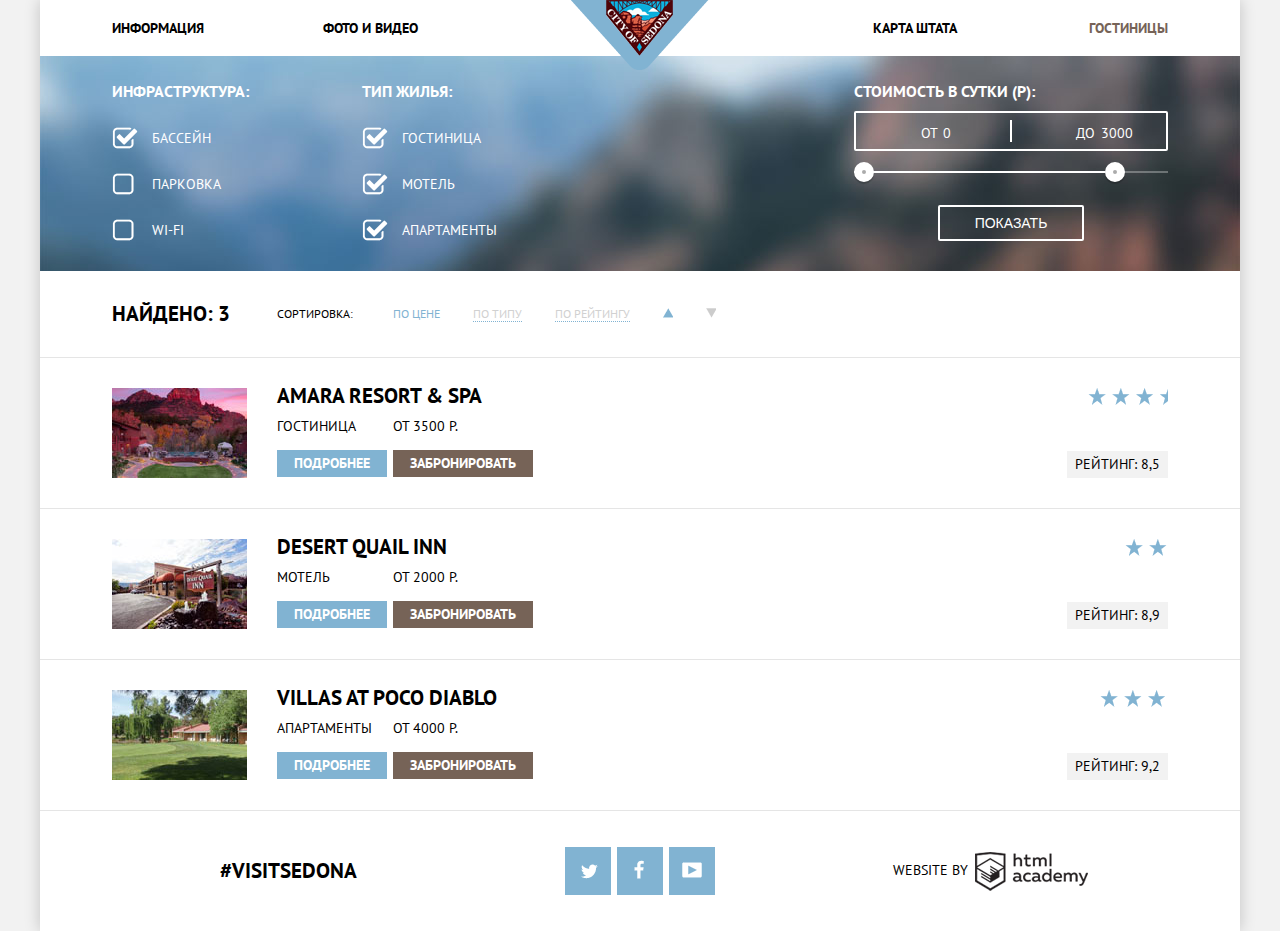
==== commit 2d5dd2b3: "Доработки" ====
--- a/hotels.html
+++ b/hotels.html
@@ -35,7 +35,7 @@
 					<div class="filter_group">
 						<b class="filter_title">Инфраструктура:</b>
 						<input id="pool" type="checkbox" name="pool" checked>
-						<label for="pool">Бассейн</label>
+						<label class="checked" for="pool">Бассейн</label>
 						<input id="parking" type="checkbox" name="parking">
 						<label  for="parking">Парковка</label>
 						<input id="wi_fi" type="checkbox" name="wi_fi" >
@@ -44,11 +44,11 @@
 					<div class="filter_group">
 						<b class="filter_title">Тип жилья:</b>
 						<input id="hotel" type="checkbox" name="hotel" checked>
-						<label for="hotel">Гостиница</label>
+						<label class="checked" for="hotel">Гостиница</label>
 						<input id="motel" type="checkbox" name="motel" checked>
-						<label for="motel">Мотель</label>
+						<label class="checked" for="motel">Мотель</label>
 						<input id="apartment" type="checkbox" name="apartment" checked>
-						<label for="apartment">Апартаменты</label>
+						<label class="checked" for="apartment">Апартаменты</label>
 					</div>
 					<div class="filter_range">
 						<div class="filter_range_title">
@@ -103,7 +103,7 @@
 				<div class="hotel_item clearfix">
 					<div class="hotel_preview"><img src="img/desert_preview.jpg" width="135" height="90" alt="Amara Resort & Spa"></div>
 					<div class="hotel_inform clearfix">
-						<a class="hotel_name" href="#">Desert Qual Inn</a>
+						<a class="hotel_name" href="#">Desert Quail Inn</a>
 						<div class="hotel_inform_column">
 							Мотель
 							<a class="more_inform_btn" href="#">Подробнее</a>
@@ -124,7 +124,7 @@
 					<div class="hotel_inform clearfix">
 						<a class="hotel_name" href="#">Villas at Poco Diablo</a>
 						<div class="hotel_inform_column">
-							Аппартаменты
+							Апартаменты
 							<a class="more_inform_btn" href="#">Подробнее</a>
 						</div>
 						<div class="hotel_inform_column">
--- a/css/style.css
+++ b/css/style.css
@@ -55,9 +55,10 @@
 .main_navigation li{
 	display: inline-block;
 	width: 20%;
-	padding: 18px 0;
+	padding: 15px 0;
 	white-space: nowrap;
 	font-size: 14px;
+	line-height: 26px;
 	font-weight: bold;
 	text-transform: uppercase;
 	text-align: center;
@@ -144,7 +145,6 @@
 }
 
 .promo_text{
-	height: 210px;
 	text-align: center;
 	text-transform: uppercase;
 	box-sizing: border-box;
@@ -157,7 +157,7 @@
 }
 
 .promo_text p{
-	margin: 20px auto 60px;
+	margin: 27px auto 52px;
 	font-size: 14px;
 	line-height: 24px;
 }
@@ -182,7 +182,7 @@
 }
 
 .features_text h2{
-	padding: 40px 80px 0 80px;
+	padding: 37px 92px 0;
 }
 
 .features_text p{	 
@@ -198,7 +198,7 @@
 }
 
 .benefits{
-	padding-bottom:
+	padding-bottom: 60px;
 }
 
 .benefits_item{
@@ -210,11 +210,11 @@
 
 .benefits_item h2{
 	/*padding: 50px 160px 0;*/
-	padding-top: 60px;
+	padding-top: 44px;
 }
 
 .benefits_item p{
-	padding: 0 55px;
+	padding: 6px 55px;
 }
 
 .benefits_house:before{
@@ -260,15 +260,15 @@
 	color: #000000;
 	text-align: center;
 	text-transform: uppercase;
-	padding-bottom: 88px;
+	padding-bottom: 45px;
 }
 
 .features_gray_bgr_text h2{
-	padding: 30px 28% ;
+	padding: 30px 30% 15px;
 }
 
 .features_gray_bgr_text p{
-	padding: 0 70px;
+	padding: 0 69px;
 }
 
 /*//////////////////////////////////////*/
@@ -276,8 +276,7 @@
 /*/////////////////////////////////////*/
 
 .offer{	
-	height: 300px;
-	padding: 60px;
+	padding: 55px;
 	text-align: center;
 	text-transform: uppercase;
 	box-sizing: border-box;
@@ -291,17 +290,16 @@
 }
 
 .offer p{
-	margin: 30px auto 50px;
+	margin: 25px auto 50px;
 	font-size: 14px;
 	line-height: 24px;
 }
-/*!!!!!!!!!!!!!!!!!!!!!!*/
+
 .find_hotel_btn{
 	display: block;
 	background: #766357;
 	color: #ffffff;
-	width: 570px;
-	margin: 50px auto 0;
+	margin: 47px 315px 0;
 	padding: 30px ;
 	text-align: center;
 	font-weight: bold;
@@ -316,21 +314,18 @@
 /*/////////////////////*/
 
 .form_search{
-	display: block;
 	position: absolute;
 	top:0;
-	margin: 0 auto;
+	margin-top: 0;
 	padding: 55px 55px;
 	background: #ffffff;
 	box-shadow: 0 0 15px rgba(0,0,0,.2);
-	text-align: center;
-	text-transform: uppercase;
-	font-size: 0;
+	text-transform: uppercase;
 	z-index: 4;
 }
 
 .form_search_row{
-	margin-bottom: 10px;
+	margin-bottom: 30px;
 	font-weight: bold;
 	font-size: 14px;
 	line-height: 26px;
@@ -389,6 +384,7 @@
 
 .form_search_lable{
 	width: 100px;
+	margin: 5px 13px 0 0;
 }
 
 .form_search_btn{
@@ -486,7 +482,7 @@
 }
 
 .btn_social_tw{
-    background-position: -1352px 5px;
+    background-position: -1352px 7px;
 	
 }
 
@@ -527,6 +523,7 @@
 	float: left;
 	min-width: 210px;
 	max-width: 240px;
+	margin-right: 40px;
 	text-transform: uppercase;
 	box-sizing: border-box;
 }
@@ -536,16 +533,31 @@
 }
 
 .filter_group label{
+	background: url(../img/checkbox.png) no-repeat left;
 	display: block;
+	padding-top: 25px;
 	padding-left: 40px;
+	background-position: 0 24px;
+}
+
+.filter_group .checked{
+	background: url(../img/checked.png) no-repeat left;
+	background-position: 0 24px;
+}
+
+.filter_title{
+	font-size: 16px;
+}
+
+.filter_group input{
 	
 }
+
 
 .filter_range {
 	float: right;
 	max-width: 328;
 	min-width: 224px;
-	margin: 30px 72px;
 	color: #ffffff;
 	text-transform: uppercase;
 }
@@ -680,7 +692,7 @@
 
 .hotel_sorting{
 	font-size: 0;
-	padding: 25px 6%; 
+	padding: 16px 6%; 
 	text-transform: uppercase;
 	border-bottom: 1px solid #e5e5e5;
 	box-sizing: border-box;
@@ -693,9 +705,9 @@
 
 .sorting{	
 	display: inline-block;
-	font-size: 14px;
+	font-size: 12px;
 	line-height: 18px;
-	margin: 0 50px;
+	padding-left: 47px;
 	vertical-align: middle;
 }
 
@@ -703,7 +715,6 @@
 	display: inline-block;
 	vertical-align: middle;
 	margin: 0;
-	padding: 0;
 	font-size:0;
 }
 
@@ -715,6 +726,11 @@
 	line-height: 18px;
 }
 
+.hotel_sorting li:nth-child(4),
+.hotel_sorting li:nth-child(5){
+	
+}
+
 .sort_by{
 	color: #d1d1d1;
 	border-bottom: 1px dotted #81b3d2;
@@ -774,18 +790,59 @@
 /*///////////////////*/
 
 .hotel_item{
-	padding: 30px 6%;
+	padding: 0 6%;
 	border-bottom: 1px solid #e5e5e5;
 	text-transform: uppercase;
 }
 
 .hotel_preview{
 	float: left;
-	margin-right: 20px;
+	margin: 30px 0 24px;
 }
 
 .hotel_inform{
 	float: left;
+	margin-left: 30px;
+	margin-top: 25px;
+}
+
+.hotel_inform_column{
+	float: left;
+	margin-top: 7px;
+}
+
+.more_inform_btn,
+.book_btn{
+	display: block;
+	padding: 3px 17px;
+	margin-top: 13px;
+	margin-right: 6px;
+	color: #fff;
+	font-weight: bold;
+}
+
+.more_inform_btn{
+	background-color: #81b3d2;
+}
+
+.more_inform_btn:hover{
+	background-color: #669ec0;
+}
+
+.more_inform_btn:active{
+	color: (255,255,255,0.3);
+}
+
+.book_btn{
+	background-color: #766357;
+}
+
+.book_btn:hover{
+	background-color: #604e43;
+}
+
+.book_btn:active{
+	color: (255,255,255,0.3);
 }
 
 .rating{
@@ -797,21 +854,22 @@
 .rating_villas,
 .rating_desert{
 	float: right;
-	padding-top: 40px;
-	background: url(../img/spritesheet.png) no-repeat;
-	vertical-align: right;
+	padding-top: 93px;
 }
 
 .rating_amara{	
-    background-position: -1175px -10px;
+	background: url(../img/amara_rating.png) no-repeat;
+    background-position: 21px 30px;
 }
 
 .rating_villas{	
-    background-position: -1405px -10px;
+	background: url(../img/villas_rating.png) no-repeat;
+    background-position: 33px 30px;
 }
 
 .rating_desert{	
-    background-position: -495px -10px;
+	background: url(../img/desert_rating.png) no-repeat;
+    background-position: 58px 30px;
 }
 
 .hotel_name{
@@ -830,41 +888,3 @@
 	opacity: 0.3;
 }
 
-.hotel_inform_column{
-	float: left;
-}
-
-.more_inform_btn,
-.book_btn{
-	display: block;
-	padding: 5px 17px;
-	margin-top: 10px;
-	margin-right: 6px;
-	color: #fff;
-	font-weight: bold;
-}
-
-.more_inform_btn{
-	background-color: #81b3d2;
-}
-
-.more_inform_btn:hover{
-	background-color: #669ec0;
-}
-
-.more_inform_btn:active{
-	background-color: #669ec0;
-	opacity: 0.3;
-}
-
-.book_btn{
-	background-color: #766357;
-}
-/*????????????????*/
-.book_btn:hover{
-	background-color: #604e43;
-}
-
-.book_btn:active{
-	color: (255,255,255,.3);
-}